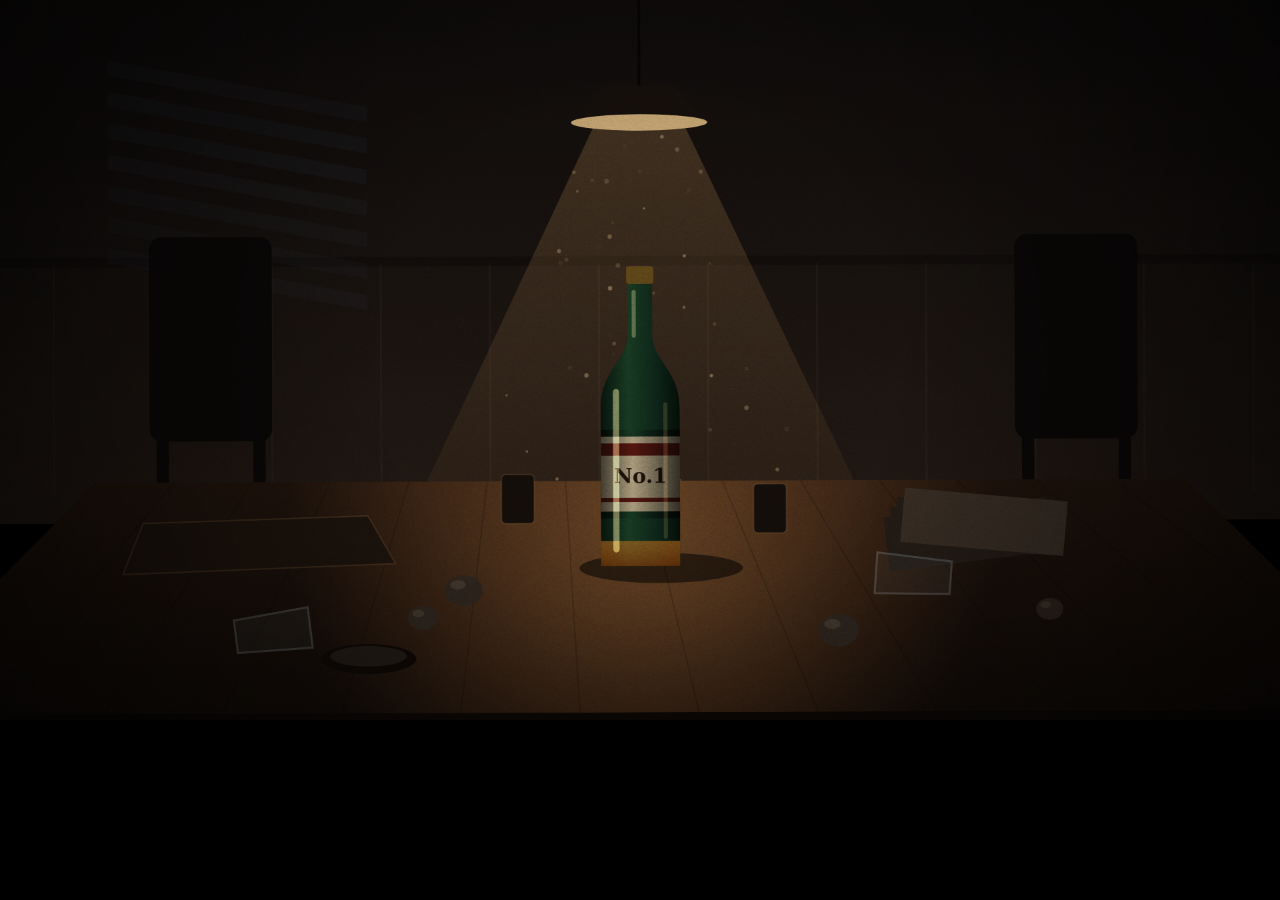
==== film/index.html @ 6878e036 "Add five-shot animated music video synced to sample.mp3 Deterministic Canvas animation (index.html)," ====
<!doctype html>
<html>
<head>
<meta charset="utf-8">
<title>Five-shot music video</title>
<style>
  html,body{margin:0;background:#000;overflow:hidden}
  canvas{display:block;width:100vw;height:auto}
</style>
</head>
<body>
<canvas id="c" width="1920" height="1080"></canvas>
<script>
// Every frame is a pure function of t (seconds). No rAF clock, no Date, seeded randomness only.
const W = 1920, H = 1080;
const cv = document.getElementById('c');
const ctx = cv.getContext('2d');

// ---------- cut list (from the audio's section boundaries) ----------
const CUTS = { s1: 0, s2: 4.11, s3: 6.9, s4a: 9.47, s4b: 11.12, s5: 12.78, end: 15.2 };
// Onsets measured from the track, used for beat shakes, taps and chomps.
const ONSETS = [0.51,1.09,1.25,1.39,2.41,2.67,2.81,3.04,3.23,4.2,4.67,5.02,5.46,5.85,6.15,6.34,6.55,6.73,
  7.17,7.52,7.92,8.06,8.68,8.82,9.45,10.01,10.31,10.66,10.82,11.01,11.17,11.31,11.45,11.59,12.0,12.54,12.79,
  13.33,13.54,14.14,14.49,14.7];

// ---------- helpers ----------
const clamp = (x, a = 0, b = 1) => Math.max(a, Math.min(b, x));
const lerp = (a, b, k) => a + (b - a) * k;
const prog = (t, a, b) => clamp((t - a) / (b - a));
const easeInOut = k => k < .5 ? 4 * k * k * k : 1 - Math.pow(-2 * k + 2, 3) / 2;
const easeOut = k => 1 - Math.pow(1 - k, 3);
const easeIn = k => k * k * k;
const backOut = k => { const c = 1.9; return 1 + (c + 1) * Math.pow(k - 1, 3) + c * Math.pow(k - 1, 2); };
function rng(seed) { return () => { seed |= 0; seed = seed + 0x6D2B79F5 | 0; let x = Math.imul(seed ^ seed >>> 15, 1 | seed);
  x = x + Math.imul(x ^ x >>> 7, 61 | x) ^ x; return ((x ^ x >>> 14) >>> 0) / 4294967296; }; }
const hash = (n) => { const r = rng(n * 7919 + 13); return r(); };
// sum of decaying kicks: how "hit" the frame is right now
function kick(t, list, decay = 10) { let v = 0; for (const o of list) if (t >= o) v += Math.exp(-(t - o) * decay); return v; }
function lastOnset(t, list) { let o = -1e9; for (const x of list) if (x <= t) o = x; return o; }
function onsetsIn(a, b) { return ONSETS.filter(o => o >= a && o < b); }

function rr(x, y, w, h, r) { ctx.beginPath(); ctx.roundRect(x, y, w, h, r); }
function ell(x, y, rx, ry, rot = 0) { ctx.beginPath(); ctx.ellipse(x, y, Math.abs(rx), Math.abs(ry), rot, 0, Math.PI * 2); }
function fillE(x, y, rx, ry, c, rot = 0) { ell(x, y, rx, ry, rot); ctx.fillStyle = c; ctx.fill(); }
function poly(pts) { ctx.beginPath(); ctx.moveTo(pts[0][0], pts[0][1]); for (let i = 1; i < pts.length; i++) ctx.lineTo(pts[i][0], pts[i][1]); ctx.closePath(); }
function lin(x0, y0, x1, y1, stops) { const g = ctx.createLinearGradient(x0, y0, x1, y1); stops.forEach(([o, c]) => g.addColorStop(o, c)); return g; }
function rad(x, y, r0, r1, stops, x1 = x, y1 = y) { const g = ctx.createRadialGradient(x, y, r0, x1, y1, r1); stops.forEach(([o, c]) => g.addColorStop(o, c)); return g; }
// camera: zoom s around world point (fx,fy) placed at screen (sx,sy)
function cam(s, fx, fy, sx = W / 2, sy = H / 2, rot = 0) { ctx.translate(sx, sy); ctx.rotate(rot); ctx.scale(s, s); ctx.translate(-fx, -fy); }

// ---------- grain (pre-baked, offset per frame index) ----------
const grain = document.createElement('canvas'); grain.width = 512; grain.height = 512;
{ const g = grain.getContext('2d'); const id = g.createImageData(512, 512); const r = rng(42);
  for (let i = 0; i < id.data.length; i += 4) { const v = r() * 255; id.data[i] = id.data[i + 1] = id.data[i + 2] = v; id.data[i + 3] = 255; }
  g.putImageData(id, 0, 0); }
function post(t, vign = .55, grainAmt = .07) {
  ctx.save(); ctx.setTransform(1, 0, 0, 1, 0, 0);
  ctx.fillStyle = rad(W / 2, H / 2, H * .35, H * 1.05, [[0, 'rgba(0,0,0,0)'], [1, `rgba(0,0,0,${vign})`]]);
  ctx.fillRect(0, 0, W, H);
  const f = Math.round(t * 60); const r = rng(f + 1);
  ctx.globalAlpha = grainAmt; ctx.globalCompositeOperation = 'overlay';
  const ox = -r() * 512, oy = -r() * 512;
  for (let x = ox; x < W; x += 512) for (let y = oy; y < H; y += 512) ctx.drawImage(grain, x, y);
  ctx.restore();
}
function flash(t, at, dur = .1, color = '255,255,255', peak = .85) {
  const k = prog(t, at, at + dur); if (t < at || k >= 1) return;
  ctx.save(); ctx.setTransform(1, 0, 0, 1, 0, 0); ctx.fillStyle = `rgba(${color},${peak * (1 - k)})`; ctx.fillRect(0, 0, W, H); ctx.restore();
}

// ====================================================================
// SHOT 1 — a single bottle alone on a cluttered table, dim room. Slow push-in.
// ====================================================================
function shot1(t) {
  const lt = t - CUTS.s1, D = CUTS.s2 - CUTS.s1;
  const k = easeInOut(prog(lt, 0, D));
  ctx.save();
  // push-in drifts slightly downward onto the bottle
  cam(lerp(1.0, 1.75, k), lerp(960, 960, k), lerp(560, 650, k), W / 2, H / 2, lerp(-0.004, 0.006, k));
  // wall
  ctx.fillStyle = lin(0, 0, 0, 760, [[0, '#120e0d'], [.6, '#1f1814'], [1, '#2a1f18']]); ctx.fillRect(-400, -300, 2720, 1100);
  // wainscot lines
  ctx.strokeStyle = 'rgba(255,220,180,0.04)'; ctx.lineWidth = 3;
  for (let x = -380; x < 2400; x += 160) { ctx.beginPath(); ctx.moveTo(x, 420); ctx.lineTo(x, 760); ctx.stroke(); }
  ctx.fillStyle = 'rgba(0,0,0,.25)'; ctx.fillRect(-400, 410, 2720, 14);
  // moonlit window blinds on the wall (cool counter-light)
  ctx.save(); ctx.globalCompositeOperation = 'lighter';
  for (let i = 0; i < 7; i++) {
    const y = 120 + i * 46;
    poly([[180, y], [560, y + 70], [560, y + 92], [180, y + 22]]);
    ctx.fillStyle = `rgba(90,130,200,${0.05 + 0.01 * Math.sin(i)})`; ctx.fill();
  }
  ctx.restore();
  // empty chair silhouettes in the dark
  ctx.fillStyle = '#0d0a09';
  for (const cx of [330, 1600]) { rr(cx - 90, 380, 180, 300, 18); ctx.fill(); ctx.fillRect(cx - 80, 640, 18, 200); ctx.fillRect(cx + 62, 640, 18, 200); }
  // hanging lamp
  ctx.strokeStyle = '#080605'; ctx.lineWidth = 4; ctx.beginPath(); ctx.moveTo(960, -300); ctx.lineTo(960, 168); ctx.stroke();
  const flick = 1 + 0.04 * Math.sin(lt * 23) * Math.sin(lt * 7.3) - 0.12 * Math.exp(-Math.abs(lt - 2.67) * 30);
  // light cone
  ctx.save(); ctx.globalCompositeOperation = 'lighter';
  poly([[900, 205], [1020, 205], [1330, 860], [590, 860]]);
  ctx.fillStyle = lin(0, 205, 0, 860, [[0, `rgba(255,190,110,${0.22 * flick})`], [1, 'rgba(255,170,90,0.02)']]); ctx.fill();
  ctx.restore();
  poly([[910, 160], [1010, 160], [1060, 215], [860, 215]]); ctx.fillStyle = '#1b1410'; ctx.fill();
  fillE(960, 214, 100, 12, `rgba(255,214,150,${0.95 * flick})`);
  // dust motes inside the cone
  ctx.save(); ctx.globalCompositeOperation = 'lighter';
  const rd = rng(7);
  for (let i = 0; i < 70; i++) {
    const bx = rd(), by = rd(), sp = .3 + rd(), ph = rd() * 6.28;
    const y = 230 + ((by * 620 + lt * 18 * sp) % 620);
    const half = lerp(60, 370, (y - 205) / 655);
    const x = 960 + (bx * 2 - 1) * half * .9 + Math.sin(lt * sp + ph) * 12;
    ctx.fillStyle = `rgba(255,220,170,${0.35 * (0.5 + 0.5 * Math.sin(lt * 2 * sp + ph))})`;
    ctx.beginPath(); ctx.arc(x, y, 1.6 + rd() * 1.8, 0, 6.28); ctx.fill();
  }
  ctx.restore();
  // table (perspective)
  poly([[160, 740], [1760, 740], [2100, 1080], [-180, 1080]]);
  ctx.fillStyle = lin(0, 740, 0, 1080, [[0, '#2a1a10'], [1, '#160e09']]); ctx.fill();
  ctx.save(); ctx.clip();
  ctx.fillStyle = rad(960, 800, 10, 520, [[0, `rgba(255,170,90,${.42 * flick})`], [1, 'rgba(255,150,80,0)']]); ctx.fillRect(-200, 700, 2400, 400);
  ctx.strokeStyle = 'rgba(0,0,0,.18)'; ctx.lineWidth = 2;
  for (let i = 0; i < 14; i++) { ctx.beginPath(); ctx.moveTo(160 + i * 115, 740); ctx.lineTo(-180 + i * 175, 1080); ctx.stroke(); }
  ctx.restore();
  ctx.fillStyle = '#0e0906'; poly([[-180, 1080], [2100, 1080], [2100, 1110], [-180, 1110]]); ctx.fill();
  // clutter — all of it empty, all of it dim
  const dim = '#1a120d', dim2 = '#24180f', rim = 'rgba(255,190,120,.18)';
  // pizza box
  poly([[230, 800], [560, 790], [600, 860], [200, 875]]); ctx.fillStyle = dim2; ctx.fill(); ctx.strokeStyle = rim; ctx.lineWidth = 2; ctx.stroke();
  // papers
  for (let i = 0; i < 4; i++) { ctx.save(); ctx.translate(1440 + i * 8, 820 - i * 6); ctx.rotate(-.12 + i * .07);
    ctx.fillStyle = i == 3 ? '#4a3c30' : '#2e241c'; ctx.fillRect(-120, -40, 240, 80); ctx.restore(); }
  // crumpled paper balls
  for (const [x, y, r] of [[700, 900, 28], [640, 940, 22], [1250, 960, 30], [1560, 930, 20]]) {
    fillE(x, y, r, r * .8, '#3a2f26'); fillE(x - r * .3, y - r * .3, r * .4, r * .25, 'rgba(255,220,180,.12)'); }
  // tipped empty glasses
  for (const [x, y, rot] of [[420, 960, 1.45], [1360, 880, -1.5]]) {
    ctx.save(); ctx.translate(x, y); ctx.rotate(rot);
    poly([[-30, -55], [30, -55], [24, 55], [-24, 55]]); ctx.fillStyle = 'rgba(160,190,200,.08)'; ctx.fill(); ctx.strokeStyle = 'rgba(220,235,240,.25)'; ctx.lineWidth = 3; ctx.stroke();
    ctx.restore(); }
  // empty cans
  for (const [x, y] of [[1150, 815], [780, 800]]) { rr(x - 24, y - 70, 48, 72, 6); ctx.fillStyle = dim; ctx.fill(); ctx.strokeStyle = rim; ctx.stroke(); }
  // ashtray
  fillE(560, 1000, 70, 22, '#120c08'); fillE(560, 996, 56, 15, '#2b211a');
  // bottle shadow
  ctx.save(); ctx.globalCompositeOperation = 'multiply'; fillE(990, 868, 120, 22, 'rgba(0,0,0,.55)'); ctx.restore();
  bottle(960, 865, 1, lt);
  ctx.restore();
  // fade up from black with the music
  const fade = 1 - easeOut(prog(t, 0.45, 1.35));
  if (fade > 0) { ctx.fillStyle = `rgba(0,0,0,${fade})`; ctx.fillRect(0, 0, W, H); }
}
function bottle(x, base, s, lt) {
  ctx.save(); ctx.translate(x, base); ctx.scale(s, s);
  const path = () => { ctx.beginPath(); ctx.moveTo(-58, 0); ctx.lineTo(-58, -230); ctx.bezierCurveTo(-58, -290, -18, -300, -18, -340);
    ctx.lineTo(-18, -420); ctx.lineTo(18, -420); ctx.lineTo(18, -340); ctx.bezierCurveTo(18, -300, 58, -290, 58, -230); ctx.lineTo(58, 0); ctx.closePath(); };
  path(); ctx.fillStyle = lin(-58, 0, 58, 0, [[0, '#0a1a10'], [.35, '#1f4a2c'], [.7, '#123020'], [1, '#06120a']]); ctx.fill();
  // last inch of liquid
  ctx.save(); path(); ctx.clip();
  ctx.fillStyle = lin(0, -40, 0, 0, [[0, 'rgba(255,150,40,.55)'], [1, 'rgba(160,70,10,.7)']]); ctx.fillRect(-60, -38 + Math.sin(lt * 1.3) * 1.5, 120, 40);
  // label
  ctx.fillStyle = '#d9c7a0'; ctx.fillRect(-58, -190, 116, 110);
  ctx.fillStyle = '#6b1d14'; ctx.fillRect(-58, -180, 116, 18); ctx.fillRect(-58, -100, 116, 6);
  ctx.fillStyle = '#2b1b10'; ctx.font = '700 30px "DejaVu Serif"'; ctx.textAlign = 'center'; ctx.fillText('No.1', 0, -122);
  ctx.globalCompositeOperation = 'multiply'; ctx.fillStyle = lin(-58, 0, 58, 0, [[0, 'rgba(0,0,0,.6)'], [.4, 'rgba(0,0,0,0)'], [1, 'rgba(0,0,0,.7)']]); ctx.fillRect(-60, -200, 120, 130);
  ctx.restore();
  // glass highlights from the lamp
  ctx.save(); ctx.globalCompositeOperation = 'lighter';
  ctx.fillStyle = 'rgba(255,220,160,.55)'; rr(-40, -260, 9, 240, 5); ctx.fill();
  ctx.fillStyle = 'rgba(255,220,160,.35)'; rr(-12, -405, 6, 70, 3); ctx.fill();
  ctx.fillStyle = 'rgba(255,200,130,.18)'; rr(34, -240, 6, 200, 3); ctx.fill();
  ctx.restore();
  ctx.fillStyle = '#7a5a20'; rr(-20, -440, 40, 26, 4); ctx.fill();
  ctx.restore();
}

// ====================================================================
// SHOT 2 — cartoon rappers crowding the frame, sound waves blast past a figure who doesn't react.
// Shake on each beat, quick cuts.
// ====================================================================
const RAPPERS = [
  { x: 330, y: 760, s: 1.25, skin: '#8a5a3c', top: '#e8432e', cap: '#1d1d1f', glasses: false, dir: 1, ph: 0 },
  { x: 650, y: 420, s: 0.95, skin: '#d9a77c', top: '#2f6fe0', cap: '#f2c23a', glasses: true, dir: 1, ph: 1.2 },
  { x: 1590, y: 760, s: 1.3, skin: '#5a3726', top: '#20b46a', cap: '#e8432e', glasses: true, dir: -1, ph: 2.1 },
  { x: 1300, y: 400, s: 0.92, skin: '#c58c63', top: '#f2c23a', cap: '#2f6fe0', glasses: false, dir: -1, ph: .6 },
  { x: 960, y: 250, s: 0.8, skin: '#9c6845', top: '#b14ad8', cap: '#20b46a', glasses: true, dir: 1, ph: 3.0 },
];
const FIG = { x: 960, y: 690 };
function shot2(t) {
  const lt = t - CUTS.s2;
  const beats = onsetsIn(CUTS.s2, CUTS.s3);
  // quick cuts: framings change on chosen beats
  const framings = [
    { at: 0.0, s: 1.0, fx: 960, fy: 540, r: 0 },
    { at: 0.56, s: 1.9, fx: 420, fy: 650, r: -.05 },     // left rapper, mouth wide
    { at: 1.35, s: 1.0, fx: 960, fy: 560, r: .03 },      // wide again, tilted
    { at: 1.74, s: 2.3, fx: 960, fy: 640, r: 0 },        // the unbothered face
    { at: 2.23, s: 1.7, fx: 1450, fy: 560, r: .06 },     // right-side pair
  ];
  let f = framings[0]; for (const fr of framings) if (lt >= fr.at) f = fr;
  const since = lt - f.at;
  const hit = kick(t, beats, 14);
  const ang = (lastOnset(t, beats) * 97.3) % 6.28;
  const sx = Math.cos(ang) * 22 * hit + Math.sin(lt * 61) * 4 * hit, sy = Math.sin(ang) * 18 * hit;
  ctx.save();
  ctx.translate(sx, sy);
  cam(f.s * (1 + 0.035 * since) * (1 + 0.02 * hit), f.fx, f.fy, W / 2, H / 2, f.r + 0.012 * hit * Math.sin(ang));
  // background: hot halftone stage
  ctx.fillStyle = rad(960, 600, 50, 1300, [[0, '#ffcf3d'], [.35, '#ff5a36'], [.75, '#7a1fa8'], [1, '#2a0b4a']]); ctx.fillRect(-1000, -800, 3920, 2700);
  // radiating comic rays, rotating slowly
  ctx.save(); ctx.translate(FIG.x, FIG.y - 120); ctx.rotate(lt * .25);
  for (let i = 0; i < 24; i++) { ctx.rotate(Math.PI * 2 / 24); poly([[0, 0], [2400, -110], [2400, 110]]); ctx.fillStyle = i % 2 ? 'rgba(255,255,255,.07)' : 'rgba(0,0,0,.05)'; ctx.fill(); }
  ctx.restore();
  // halftone dots
  ctx.fillStyle = 'rgba(40,0,60,.18)';
  for (let y = -200; y < 1300; y += 34) for (let x = -400; x < 2400; x += 34) {
    const d = Math.hypot(x - 960, y - 560) / 1100; const r = clamp(d, 0, 1) * 9;
    if (r > .6) { ctx.beginPath(); ctx.arc(x + (y / 34 % 2) * 17, y, r, 0, 6.28); ctx.fill(); }
  }
  // sound waves from each mouth, blasting toward and PAST the figure
  for (const R of RAPPERS) {
    const mx = R.x + R.dir * 70 * R.s, my = R.y - 150 * R.s;
    const tx = FIG.x + (FIG.x - mx) * 0.9, ty = FIG.y - 150 + (FIG.y - 150 - my) * 0.9; // aim beyond him
    const a = Math.atan2(ty - my, tx - mx);
    for (let j = 0; j < 6; j++) {
      const ph = ((lt * 2.4 + j / 6 + R.ph) % 1);
      const rr_ = 60 + ph * 1300;
      ctx.save(); ctx.translate(mx, my); ctx.rotate(a);
      ctx.beginPath(); ctx.arc(0, 0, rr_, -0.33, 0.33);
      ctx.strokeStyle = j % 2 ? `rgba(255,255,255,${0.75 * (1 - ph)})` : `rgba(30,10,60,${0.6 * (1 - ph)})`;
      ctx.lineWidth = (14 + 10 * hit) * (1 - ph * .6); ctx.lineCap = 'round'; ctx.stroke();
      ctx.restore();
    }
  }
  // back-row rappers first, front-row last
  for (const i of [4, 1, 3]) rapper(RAPPERS[i], lt, hit);
  figure(FIG.x, FIG.y, lt);
  for (const i of [0, 2]) rapper(RAPPERS[i], lt, hit);
  // speed lines blowing past the figure on hits
  ctx.save(); ctx.globalAlpha = clamp(hit) * .7; ctx.strokeStyle = '#fff'; ctx.lineWidth = 5; ctx.lineCap = 'round';
  const rs = rng(Math.round(lastOnset(t, beats) * 100));
  for (let i = 0; i < 14; i++) { const y = 380 + rs() * 420, side = rs() < .5 ? -1 : 1, x0 = 960 + side * (150 + rs() * 120);
    ctx.beginPath(); ctx.moveTo(x0, y); ctx.lineTo(x0 + side * (120 + rs() * 200), y + (rs() - .5) * 30); ctx.stroke(); }
  ctx.restore();
  ctx.restore();
}
function rapper(R, lt, hit) {
  const bob = Math.abs(Math.sin((lt + R.ph) * Math.PI / 0.604)) * 16 + hit * 10;
  const open = 0.65 + 0.35 * Math.abs(Math.sin((lt * 7.5 + R.ph * 3)));
  ctx.save(); ctx.translate(R.x, R.y - bob); ctx.scale(R.s * R.dir, R.s);
  // body / hoodie
  ctx.fillStyle = R.top; ctx.strokeStyle = '#140818'; ctx.lineWidth = 8; ctx.lineJoin = 'round';
  ctx.beginPath(); ctx.moveTo(-150, 360); ctx.bezierCurveTo(-150, 120, -90, 40, 0, 40); ctx.bezierCurveTo(90, 40, 150, 120, 150, 360); ctx.closePath(); ctx.fill(); ctx.stroke();
  // pointing arm toward the figure
  const swing = Math.sin((lt + R.ph) * 9) * .15;
  ctx.save(); ctx.translate(90, 110); ctx.rotate(-0.55 + swing);
  rr(-24, -24, 190, 54, 26); ctx.fill(); ctx.stroke();
  fillE(180, 2, 34, 30, R.skin); ctx.stroke();
  rr(196, -8, 48, 16, 8); ctx.fillStyle = R.skin; ctx.fill(); ctx.stroke();
  ctx.restore();
  // chain
  ctx.strokeStyle = '#ffd34a'; ctx.lineWidth = 10; ctx.beginPath(); ctx.arc(0, 40, 70, .35, Math.PI - .35); ctx.stroke();
  fillE(0, 118, 26, 26, '#ffd34a'); ctx.strokeStyle = '#140818'; ctx.lineWidth = 5; ctx.stroke();
  // head
  ctx.lineWidth = 8;
  fillE(0, -90, 115, 125, R.skin); ctx.stroke();
  // ear
  fillE(-110, -80, 22, 32, R.skin); ctx.stroke();
  // cap (turned around for some)
  ctx.fillStyle = R.cap; ctx.beginPath(); ctx.arc(0, -130, 118, Math.PI * 1.02, Math.PI * 1.98); ctx.closePath(); ctx.fill(); ctx.stroke();
  rr(40, -150, 120, 26, 13); ctx.fill(); ctx.stroke();
  // eyes
  if (R.glasses) { ctx.fillStyle = '#111'; rr(-10, -120, 70, 38, 12); ctx.fill(); rr(66, -120, 46, 38, 12); ctx.fill();
    ctx.fillStyle = 'rgba(255,255,255,.6)'; ctx.fillRect(2, -114, 18, 6); }
  else { fillE(30, -98, 16, 20, '#fff'); fillE(86, -98, 13, 18, '#fff'); fillE(36, -96, 7, 9, '#111'); fillE(90, -96, 6, 8, '#111');
    ctx.strokeStyle = '#140818'; ctx.lineWidth = 7; ctx.beginPath(); ctx.moveTo(10, -128); ctx.lineTo(50, -118); ctx.moveTo(70, -118); ctx.lineTo(104, -128); ctx.stroke(); }
  // HUGE open mouth
  const mh = 70 * open, mw = 62;
  ctx.save(); ell(62, -20, mw, mh); ctx.fillStyle = '#3a0612'; ctx.fill(); ctx.clip();
  ctx.fillStyle = '#fff'; ctx.fillRect(0, -20 - mh, 130, 20);
  fillE(62, -20 + mh * .8, 40, 26, '#e4566a');
  ctx.restore();
  ell(62, -20, mw, mh); ctx.strokeStyle = '#140818'; ctx.lineWidth = 8; ctx.stroke();
  ctx.restore();
}
function figure(x, y, lt) {
  // The one who doesn't react: small, still, hands in pockets. One slow blink.
  ctx.save(); ctx.translate(x, y);
  ctx.save(); ctx.globalCompositeOperation = 'multiply'; fillE(0, 250, 150, 26, 'rgba(60,0,60,.4)'); ctx.restore();
  ctx.strokeStyle = '#140818'; ctx.lineWidth = 7; ctx.lineJoin = 'round';
  // legs
  ctx.fillStyle = '#2b2d3a'; rr(-58, 120, 50, 130, 14); ctx.fill(); ctx.stroke(); rr(8, 120, 50, 130, 14); ctx.fill(); ctx.stroke();
  fillE(-36, 252, 40, 16, '#eee'); ctx.stroke(); fillE(36, 252, 40, 16, '#eee'); ctx.stroke();
  // hoodie
  ctx.fillStyle = '#8f93a0'; ctx.beginPath(); ctx.moveTo(-95, 150); ctx.bezierCurveTo(-100, 0, -70, -50, 0, -50); ctx.bezierCurveTo(70, -50, 100, 0, 95, 150); ctx.closePath(); ctx.fill(); ctx.stroke();
  rr(-60, 70, 120, 50, 16); ctx.fillStyle = '#7d818e'; ctx.fill(); ctx.stroke();  // pocket with hands in it
  // head with hood up
  fillE(0, -120, 92, 98, '#8f93a0'); ctx.stroke();
  fillE(0, -110, 64, 70, '#c99a74'); ctx.stroke();
  // flat, unbothered face — half-lidded eyes, straight mouth
  const blink = lt > 1.95 && lt < 2.25 ? Math.sin(prog(lt, 1.95, 2.25) * Math.PI) : 0;
  for (const ex of [-24, 24]) {
    fillE(ex, -118, 13, 11 * (1 - blink * .9), '#fff'); fillE(ex, -114, 6, 6 * (1 - blink), '#111');
    ctx.fillStyle = '#c99a74'; ctx.fillRect(ex - 15, -132, 30, 9 + blink * 10);
    ctx.strokeStyle = '#140818'; ctx.lineWidth = 5; ctx.beginPath(); ctx.moveTo(ex - 15, -124 + blink * 10); ctx.lineTo(ex + 15, -124 + blink * 10); ctx.stroke();
  }
  ctx.lineWidth = 6; ctx.beginPath(); ctx.moveTo(-18, -74); ctx.lineTo(18, -74); ctx.stroke();
  // earbud wire — the reason he can't hear any of it
  ctx.strokeStyle = '#fff'; ctx.lineWidth = 4; ctx.beginPath(); ctx.moveTo(-58, -100); ctx.bezierCurveTo(-70, -40, -30, -10, -20, 70); ctx.stroke();
  fillE(-58, -102, 9, 9, '#fff');
  ctx.restore();
}

// ====================================================================
// SHOT 3 — label office: gold records, contract, a hand running up numbers. Snap zoom to the numbers.
// ====================================================================
const SNAP = 8.36;  // a kick, ~1.5s into the shot
const CALC = { x: 1340, y: 590, w: 380, h: 470 };
const DISP = { x: CALC.x + 30, y: CALC.y + 34, w: CALC.w - 60, h: 110 };
function shot3(t) {
  const lt = t - CUTS.s3;
  const taps = onsetsIn(CUTS.s3, CUTS.s4a);
  // number climbs with every tap, then runs away after the snap
  const nTaps = taps.filter(o => o <= t).length;
  let value = [1200, 8400, 64000, 250000, 1900000, 4750000][Math.min(nTaps, 5)];
  if (t > SNAP) value = lerp(4750000, 99999999, easeIn(prog(t, SNAP, CUTS.s4a - 0.15)));
  // camera
  const sk = prog(t, SNAP - 0.04, SNAP + 0.14);
  const snapK = backOut(sk);
  const dCx = DISP.x + DISP.w / 2, dCy = DISP.y + DISP.h / 2;
  const s = lerp(1.0 + lt * 0.03, 5.0, snapK) * (1 + 0.012 * (t - SNAP) * (t > SNAP));
  const fx = lerp(1060, dCx, snapK), fy = lerp(590, dCy, snapK);
  ctx.save();
  cam(s, fx, fy, W / 2, H / 2, lerp(-0.02, 0, snapK));
  // wall
  ctx.fillStyle = lin(0, 0, 0, 640, [[0, '#0f2a28'], [1, '#183c38']]); ctx.fillRect(-200, -200, 2320, 900);
  ctx.fillStyle = 'rgba(0,0,0,.18)'; for (let x = -200; x < 2200; x += 90) ctx.fillRect(x, -200, 4, 900);
  // gold records with picture lights
  const recs = [[260, 230], [620, 200], [980, 230], [1340, 200], [1700, 230]];
  recs.forEach(([x, y], i) => goldRecord(x, y, lt, i));
  // desk
  ctx.fillStyle = lin(0, 540, 0, 1080, [[0, '#5a2f17'], [1, '#2a140a']]); ctx.fillRect(-200, 540, 2320, 700);
  ctx.fillStyle = 'rgba(255,200,150,.12)'; ctx.fillRect(-200, 540, 2320, 8);
  // contract
  ctx.save(); ctx.translate(560, 840); ctx.rotate(-0.06);
  ctx.fillStyle = 'rgba(0,0,0,.35)'; ctx.fillRect(-300, -190, 620, 420);
  ctx.fillStyle = '#f3ecdc'; ctx.fillRect(-310, -210, 620, 420);
  ctx.fillStyle = '#222'; ctx.font = '700 34px "DejaVu Serif"'; ctx.textAlign = 'center'; ctx.fillText('RECORDING AGREEMENT', 0, -150);
  ctx.fillStyle = 'rgba(30,30,30,.55)';
  for (let i = 0; i < 9; i++) ctx.fillRect(-260, -110 + i * 26, 520 - (i % 3) * 40, 8);
  ctx.fillStyle = '#222'; ctx.fillRect(40, 150, 220, 3);
  ctx.strokeStyle = '#13235e'; ctx.lineWidth = 4; ctx.beginPath(); // signature
  for (let i = 0; i <= 40; i++) { const x = 50 + i * 5, y = 140 - Math.sin(i * .7) * 14 - Math.sin(i * .23) * 8; i ? ctx.lineTo(x, y) : ctx.moveTo(x, y); } ctx.stroke();
  ctx.restore();
  // pen
  ctx.save(); ctx.translate(980, 940); ctx.rotate(-.5); rr(-150, -9, 300, 18, 9); ctx.fillStyle = '#111'; ctx.fill(); ctx.fillStyle = '#d4af37'; ctx.fillRect(110, -9, 40, 18); ctx.restore();
  // stacks of cash
  for (let i = 0; i < 3; i++) { rr(100 + i * 20, 600 - i * 26, 230, 40, 6); ctx.fillStyle = i % 2 ? '#3f7a45' : '#4f9156'; ctx.fill(); ctx.fillStyle = '#e9e2c8'; ctx.fillRect(195 + i * 20, 600 - i * 26, 40, 40); }
  calculator(t, taps, value);
  ctx.restore();
  // snap zoom streaks
  const streak = Math.sin(prog(t, SNAP - 0.04, SNAP + 0.2) * Math.PI);
  if (streak > 0.01) {
    ctx.save(); ctx.globalAlpha = streak * .8; ctx.strokeStyle = '#fff'; const rs = rng(11);
    for (let i = 0; i < 60; i++) { const a = rs() * 6.28, r0 = 250 + rs() * 300; ctx.lineWidth = 2 + rs() * 5;
      ctx.beginPath(); ctx.moveTo(W / 2 + Math.cos(a) * r0, H / 2 + Math.sin(a) * r0); ctx.lineTo(W / 2 + Math.cos(a) * (r0 + 500), H / 2 + Math.sin(a) * (r0 + 500)); ctx.stroke(); }
    ctx.restore();
  }
  flash(t, SNAP + 0.02, 0.12, '255,240,190', .5);
}
function goldRecord(x, y, lt, i) {
  ctx.save(); ctx.globalCompositeOperation = 'lighter';
  poly([[x - 40, y - 190], [x + 40, y - 190], [x + 190, y + 170], [x - 190, y + 170]]);
  ctx.fillStyle = lin(0, y - 190, 0, y + 170, [[0, 'rgba(255,220,150,.16)'], [1, 'rgba(255,220,150,0)']]); ctx.fill();
  ctx.restore();
  ctx.fillStyle = '#0b0b0b'; ctx.fillRect(x - 130, y - 140, 260, 300);
  ctx.fillStyle = '#1b1b1b'; ctx.fillRect(x - 116, y - 126, 232, 272);
  ctx.fillStyle = rad(x - 30, y - 40, 5, 110, [[0, '#fff3c4'], [.3, '#f0c64a'], [1, '#8a6414']]);
  ctx.beginPath(); ctx.arc(x, y - 10, 95, 0, 6.28); ctx.fill();
  ctx.strokeStyle = 'rgba(90,60,10,.35)'; ctx.lineWidth = 1.5;
  for (let r = 40; r < 94; r += 6) { ctx.beginPath(); ctx.arc(x, y - 10, r, 0, 6.28); ctx.stroke(); }
  // moving sheen
  const a = lt * .8 + i;
  ctx.save(); ctx.globalCompositeOperation = 'lighter'; ctx.strokeStyle = 'rgba(255,255,220,.35)'; ctx.lineWidth = 30;
  ctx.beginPath(); ctx.arc(x, y - 10, 70, a, a + .5); ctx.stroke(); ctx.restore();
  fillE(x, y - 10, 30, 30, '#c0392b'); fillE(x, y - 10, 4, 4, '#111');
  ctx.fillStyle = '#d4af37'; ctx.fillRect(x - 70, y + 110, 140, 22);
}
const SEG = { 0: 'abcdef', 1: 'bc', 2: 'abged', 3: 'abgcd', 4: 'fgbc', 5: 'afgcd', 6: 'afgedc', 7: 'abc', 8: 'abcdefg', 9: 'abcdfg' };
function seg7(ch, x, y, w, h, on, off) {
  const t = w * .18, segs = {
    a: [x + t, y, w - 2 * t, t], d: [x + t, y + h - t, w - 2 * t, t], g: [x + t, y + h / 2 - t / 2, w - 2 * t, t],
    f: [x, y + t * .6, t, h / 2 - t], b: [x + w - t, y + t * .6, t, h / 2 - t], e: [x, y + h / 2 + t * .4, t, h / 2 - t], c: [x + w - t, y + h / 2 + t * .4, t, h / 2 - t] };
  for (const k in segs) { const [sx, sy, sw, sh] = segs[k]; rr(sx, sy, sw, sh, t / 2); ctx.fillStyle = (SEG[ch] || '').includes(k) ? on : off; ctx.fill(); }
}
function calculator(t, taps, value) {
  const { x, y, w, h } = CALC;
  ctx.fillStyle = 'rgba(0,0,0,.45)'; rr(x + 14, y + 20, w, h, 30); ctx.fill();
  ctx.fillStyle = lin(x, y, x, y + h, [[0, '#3a3d44'], [1, '#22242a']]); rr(x, y, w, h, 30); ctx.fill();
  // display
  ctx.fillStyle = '#9fb48a'; rr(DISP.x, DISP.y, DISP.w, DISP.h, 10); ctx.fill();
  ctx.fillStyle = 'rgba(0,0,0,.12)'; ctx.fillRect(DISP.x, DISP.y, DISP.w, 10);
  const str = Math.floor(value).toString().padStart(8, ' ').slice(-8);
  const dw = 30, gap = 7, startX = DISP.x + DISP.w - 18 - 8 * (dw + gap) + gap;
  for (let i = 0; i < 8; i++) seg7(str[i], startX + i * (dw + gap), DISP.y + 22, dw, DISP.h - 44, '#1d2618', 'rgba(29,38,24,.08)');
  ctx.fillStyle = '#1d2618'; ctx.font = '700 22px Inter'; ctx.fillText('$', DISP.x + 14, DISP.y + 34);
  // keys
  const rows = 5, cols = 4, kw = 70, kh = 48, gx = (w - 60 - cols * kw) / (cols - 1);
  const last = lastOnset(t, taps); const pressed = t - last < 0.09 ? Math.floor(hash(Math.round(last * 100)) * rows * cols) : -1;
  for (let r = 0; r < rows; r++) for (let c = 0; c < cols; c++) {
    const i = r * cols + c, kx = x + 30 + c * (kw + gx), ky = y + 170 + r * (kh + 10), down = i === pressed ? 5 : 0;
    ctx.fillStyle = '#101114'; rr(kx, ky + 6, kw, kh, 12); ctx.fill();
    ctx.fillStyle = c === 3 ? '#e07b2a' : '#4b4f58'; rr(kx, ky + down, kw, kh, 12); ctx.fill();
  }
  // the hand: index finger hops to a key on every onset
  const tgt = pressed >= 0 ? pressed : Math.floor(hash(Math.round(last * 100)) * rows * cols);
  const tr = Math.floor(tgt / cols), tc = tgt % cols;
  const hx = x + 30 + tc * (kw + gx) + kw / 2, hy = y + 170 + tr * (kh + 10) + kh / 2;
  const lift = t - last < 0.09 ? 0 : clamp((t - last - 0.09) / 0.12) * 26;
  hand(hx, hy - lift, 1.2);
}
function hand(x, y, s) {
  ctx.save(); ctx.translate(x, y); ctx.scale(s, s); ctx.rotate(-0.35);
  ctx.strokeStyle = '#2a140a'; ctx.lineWidth = 5; ctx.fillStyle = '#d7a07a';
  rr(-14, -6, 28, 120, 14); ctx.fill(); ctx.stroke();                // index finger
  rr(-20, 70, 110, 120, 40); ctx.fill(); ctx.stroke();               // palm/curled fingers
  rr(76, 90, 40, 70, 20); ctx.fill(); ctx.stroke();                  // thumb
  ctx.fillStyle = '#1e1e1e'; rr(-10, 180, 110, 220, 10); ctx.fill(); // sleeve
  ctx.fillStyle = '#d4af37'; ctx.fillRect(-10, 182, 110, 16);        // gold watch band
  ctx.fillStyle = 'rgba(255,255,255,.5)'; rr(-8, 2, 10, 20, 5); ctx.fill();
  ctx.restore();
}

// ====================================================================
// SHOT 4a — a giant swallowing microphones like snacks.
// ====================================================================
const CHOMPS = [9.95, 10.66];   // half-line: two mics, landing on onsets 10.01 / 10.66
function shot4a(t) {
  const lt = t - CUTS.s4a;
  ctx.save();
  const hit = kick(t, CHOMPS.map(c => c + .04), 12);
  cam(0.96 + lt * .06 + hit * .02, 960, 470 - lt * 20, W / 2, H / 2 + hit * 10);
  // red club haze, low angle
  ctx.fillStyle = lin(0, 0, 0, 1080, [[0, '#14030a'], [.6, '#5a0d1c'], [1, '#c2361f']]); ctx.fillRect(-300, -300, 2520, 1700);
  ctx.save(); ctx.globalCompositeOperation = 'lighter';
  for (let i = 0; i < 5; i++) { const a = -1.9 + i * .22 + Math.sin(lt * 1.5 + i) * .05;
    ctx.save(); ctx.translate(960, 1250); ctx.rotate(a); poly([[0, 0], [1800, -60], [1800, 60]]);
    ctx.fillStyle = 'rgba(255,90,60,.08)'; ctx.fill(); ctx.restore(); }
  ctx.restore();
  // tiny rivals at the bottom of frame, looking up
  for (let i = 0; i < 6; i++) { const x = 200 + i * 300 + (i > 2 ? 150 : 0), y = 1040;
    ctx.fillStyle = '#12050a'; fillE(x, y - 70, 26, 28, '#12050a'); rr(x - 30, y - 44, 60, 80, 20); ctx.fill(); }
  // the giant (fills frame)
  const G = { x: 960, y: 980 };
  ctx.fillStyle = '#1b0a12'; ctx.strokeStyle = '#000'; ctx.lineWidth = 10;
  ctx.beginPath(); ctx.moveTo(G.x - 760, 1200); ctx.bezierCurveTo(G.x - 700, 520, G.x - 380, 420, G.x, 420); ctx.bezierCurveTo(G.x + 380, 420, G.x + 700, 520, G.x + 760, 1200); ctx.closePath(); ctx.fill();
  // rim light
  ctx.save(); ctx.clip(); ctx.globalCompositeOperation = 'lighter';
  ctx.fillStyle = rad(G.x + 700, 500, 50, 600, [[0, 'rgba(255,120,60,.35)'], [1, 'rgba(0,0,0,0)']]); ctx.fillRect(0, 0, 2000, 1300); ctx.restore();
  // chains
  ctx.strokeStyle = '#ffcf3d'; ctx.lineWidth = 22; ctx.beginPath(); ctx.arc(G.x, 420, 300, .5, Math.PI - .5); ctx.stroke();
  // head
  const hx = G.x, hy = 210;
  fillE(hx, hy, 300, 290, '#6b3a26'); ctx.strokeStyle = '#000'; ctx.lineWidth = 10; ctx.stroke();
  ctx.save(); ell(hx, hy, 300, 290); ctx.clip(); ctx.globalCompositeOperation = 'lighter';
  fillE(hx + 260, hy - 60, 160, 260, 'rgba(255,120,60,.25)'); ctx.restore();
  // crown
  ctx.fillStyle = '#ffcf3d'; poly([[hx - 170, hy - 230], [hx - 120, hy - 360], [hx - 50, hy - 260], [hx, hy - 390], [hx + 50, hy - 260], [hx + 120, hy - 360], [hx + 170, hy - 230]]); ctx.fill(); ctx.stroke();
  // eyes looking down at the snack
  for (const ex of [-110, 110]) { fillE(hx + ex, hy - 50, 50, 40, '#fff'); ctx.stroke(); fillE(hx + ex + 10, hy - 30, 20, 20, '#111'); }
  // mouth: opens wide before each chomp, snaps shut on it
  let open = 0.15;
  for (const c of CHOMPS) { if (t > c - 0.5 && t < c) open = Math.max(open, easeOut(prog(t, c - 0.5, c - 0.12)) * (1 - prog(t, c - 0.06, c)));
    if (t >= c && t < c + 0.25) open = Math.max(open, 0.15 * Math.sin(prog(t, c, c + 0.25) * Math.PI * 3) ** 2 * .6); }
  const mh = 30 + open * 170;
  ell(hx, hy + 140, 170, mh / 2 + 8); ctx.fillStyle = '#2a0508'; ctx.fill(); ctx.stroke();
  ctx.fillStyle = '#fff'; ctx.save(); ell(hx, hy + 140, 170, mh / 2 + 8); ctx.clip();
  ctx.fillRect(hx - 170, hy + 140 - mh / 2 - 8, 340, 26); ctx.fillRect(hx - 170, hy + 140 + mh / 2 - 18, 340, 26);
  ctx.restore();
  // hand holding a bundle of mics like a bag of chips
  const hand_ = { x: hx + 520, y: 760 };
  ctx.save(); ctx.translate(hand_.x, hand_.y); ctx.rotate(-.2);
  for (let i = 0; i < 5; i++) mic(-60 + i * 30, -60 - (i % 2) * 20, 1, -.3 + i * .15);
  fillE(0, 30, 120, 90, '#6b3a26'); ctx.strokeStyle = '#000'; ctx.lineWidth = 10; ctx.stroke();
  ctx.restore();
  // a mic flies from the hand into the mouth for each chomp
  for (const c of CHOMPS) {
    const k = prog(t, c - 0.55, c);
    if (k > 0 && k < 1) { const e = easeInOut(k);
      const x = lerp(hand_.x - 40, hx, e), y = lerp(hand_.y - 100, hy + 120, e) - Math.sin(e * Math.PI) * 50;
      mic(x, y, lerp(1.1, .8, e), e * 9); }
    // crumbs / sparks out of the mouth
    const ck = prog(t, c, c + 0.45);
    if (ck > 0 && ck < 1) { const r = rng(Math.round(c * 100));
      for (let i = 0; i < 22; i++) { const a = -Math.PI * r(), sp = 300 + r() * 500;
        const px = hx + Math.cos(a) * sp * ck * (r() < .5 ? -1 : 1), py = hy + 150 + Math.sin(a) * sp * ck * .6 + 900 * ck * ck;
        ctx.fillStyle = r() < .5 ? '#c9c9c9' : '#ffcf3d'; ctx.globalAlpha = 1 - ck; ctx.fillRect(px, py, 14, 14); }
      ctx.globalAlpha = 1; }
  }
  ctx.restore();
  flash(t, CHOMPS[0], .08, '255,200,120', .35); flash(t, CHOMPS[1], .08, '255,200,120', .35);
}
function mic(x, y, s, rot) {
  ctx.save(); ctx.translate(x, y); ctx.rotate(rot); ctx.scale(s, s);
  ctx.strokeStyle = '#000'; ctx.lineWidth = 5;
  poly([[-14, 10], [14, 10], [9, 120], [-9, 120]]); ctx.fillStyle = '#222'; ctx.fill(); ctx.stroke();
  fillE(0, -20, 34, 38, '#b8bcc4'); ctx.stroke();
  ctx.strokeStyle = 'rgba(0,0,0,.35)'; ctx.lineWidth = 2;
  for (let i = -24; i <= 24; i += 8) { ctx.beginPath(); ctx.moveTo(-30, -20 + i); ctx.lineTo(30, -20 + i); ctx.stroke(); }
  ctx.restore();
}

// ====================================================================
// SHOT 4b — rivals slumped under a bar table among empty glasses.
// ====================================================================
function shot4b(t) {
  const lt = t - CUTS.s4b;
  ctx.save();
  cam(1.08 + lt * .05, 960 - 40 + lt * 50, 600, W / 2, H / 2, 0.01);
  // floor-level view; under the table is dark, the bar beyond glows green
  ctx.fillStyle = lin(0, 0, 0, 1080, [[0, '#04100c'], [.55, '#0d2e22'], [1, '#07130e']]); ctx.fillRect(-300, -300, 2520, 1700);
  ctx.save(); ctx.globalCompositeOperation = 'lighter';
  ctx.fillStyle = rad(1500, 420, 20, 700, [[0, 'rgba(60,255,160,.25)'], [1, 'rgba(0,0,0,0)']]); ctx.fillRect(-300, -300, 2520, 1700);
  ctx.font = '900 120px Inter'; ctx.fillStyle = `rgba(80,255,170,${.35 + .1 * Math.sin(lt * 30) * (lt % .9 < .1)})`; ctx.fillText('BAR', 1380, 470);
  ctx.restore();
  // floor
  poly([[-300, 760], [2220, 760], [2220, 1400], [-300, 1400]]); ctx.fillStyle = lin(0, 760, 0, 1080, [[0, '#0b1612'], [1, '#050806']]); ctx.fill();
  // table underside + legs
  ctx.fillStyle = '#0a0705'; poly([[-200, -100], [2100, -100], [2100, 150], [-200, 210]]); ctx.fill();
  ctx.fillStyle = 'rgba(80,255,170,.12)'; ctx.fillRect(-200, 150, 2300, 6);
  for (const lx of [180, 1720]) { ctx.fillStyle = '#100b08'; ctx.fillRect(lx - 30, 150, 60, 700); }
  // glasses tipped on the floor and stacked
  const rg = rng(5);
  for (let i = 0; i < 18; i++) { const x = rg() * 1900, y = 860 + rg() * 180, rot = (rg() - .5) * 3.2, sc = .6 + rg() * .6;
    ctx.save(); ctx.translate(x, y); ctx.rotate(rot); ctx.scale(sc, sc);
    poly([[-26, -48], [26, -48], [20, 48], [-20, 48]]); ctx.fillStyle = 'rgba(120,255,190,.06)'; ctx.fill(); ctx.strokeStyle = 'rgba(170,255,210,.35)'; ctx.lineWidth = 3; ctx.stroke();
    ctx.restore(); }
  // three slumped rivals
  slumped(520, 820, 1.0, '#c0392b', lt, 0);
  slumped(980, 860, 1.12, '#2f6fe0', lt, 1);
  slumped(1430, 830, 0.95, '#f2c23a', lt, 2);
  // a dropped mic, still rolling
  mic(1180, 1000, .9, 1.4 + lt * .6);
  ctx.restore();
}
function slumped(x, y, s, col, lt, i) {
  ctx.save(); ctx.translate(x, y); ctx.scale(s, s);
  const breathe = Math.sin(lt * 2 + i) * 4;
  ctx.strokeStyle = '#000'; ctx.lineWidth = 7; ctx.lineJoin = 'round';
  // legs splayed forward
  ctx.fillStyle = '#1b2230'; rr(-120, 60, 150, 50, 24); ctx.fill(); ctx.stroke(); rr(10, 80, 170, 50, 24); ctx.fill(); ctx.stroke();
  // torso leaning
  ctx.save(); ctx.rotate(-.25 + i * .2);
  ctx.fillStyle = col; rr(-80, -150 + breathe, 160, 220, 50); ctx.fill(); ctx.stroke();
  // head lolled
  ctx.save(); ctx.translate(0, -190 + breathe); ctx.rotate(.5 - i * .35);
  fillE(0, 0, 70, 74, ['#8a5a3c', '#d9a77c', '#5a3726'][i]); ctx.stroke();
  // X eyes
  ctx.lineWidth = 6; for (const ex of [-24, 24]) { ctx.beginPath(); ctx.moveTo(ex - 10, -14); ctx.lineTo(ex + 10, 6); ctx.moveTo(ex + 10, -14); ctx.lineTo(ex - 10, 6); ctx.stroke(); }
  ctx.beginPath(); ctx.arc(0, 32, 18, Math.PI * 1.1, Math.PI * 1.9); ctx.stroke();
  // little z's / swirl
  ctx.fillStyle = 'rgba(170,255,210,.8)'; ctx.font = '700 34px Inter';
  ctx.fillText('z', 60 + Math.sin(lt * 3 + i) * 6, -60 - ((lt * 40 + i * 20) % 50));
  ctx.restore(); ctx.restore();
  // an arm still holding an empty glass
  ctx.fillStyle = col; rr(60, -40, 120, 40, 20); ctx.fill(); ctx.stroke();
  ctx.save(); ctx.translate(200, -10); ctx.rotate(1.9);
  poly([[-20, -36], [20, -36], [15, 36], [-15, 36]]); ctx.fillStyle = 'rgba(120,255,190,.08)'; ctx.fill(); ctx.strokeStyle = 'rgba(170,255,210,.5)'; ctx.lineWidth = 3; ctx.stroke();
  ctx.restore();
  ctx.restore();
}

// ====================================================================
// SHOT 5 — a bartender slides a long receipt across the counter, a hand waves it off.
// Receipt unrolls toward the camera.
// ====================================================================
const ITEMS = [['BOTTLE, No.1', '420.00'], ['GLASSES (BROKEN) x12', '180.00'], ['MICROPHONES (EATEN) x2', '1,900.00'],
  ['TABLE (UNDER, 3 GUESTS)', '75.00'], ['SOUNDPROOFING', '640.00'], ['CALCULATOR BATTERIES', '9.99'],
  ['GOLD RECORD POLISH', '55.00'], ['NOISE COMPLAINT', '300.00'], ['ANOTHER ROUND', '88.00'], ['ANOTHER ROUND', '88.00'],
  ['ANOTHER ROUND', '88.00'], ['TAB INTEREST', '1,212.00'], ['TOTAL', '$5,055.99']];
function shot5(t) {
  const lt = t - CUTS.s5, D = CUTS.end - CUTS.s5;
  ctx.save();
  const HZ = 520;  // horizon of the counter
  // back bar
  ctx.fillStyle = lin(0, 0, 0, HZ, [[0, '#120a06'], [1, '#2a170c']]); ctx.fillRect(0, 0, W, HZ + 2);
  // shelves of bottles, softly lit
  for (let r = 0; r < 2; r++) { ctx.fillStyle = '#3a2210'; ctx.fillRect(0, 150 + r * 170, W, 10);
    for (let i = 0; i < 26; i++) { const x = 30 + i * 74, hgt = 90 + hash(i + r * 40) * 50, c = ['#3d7a4a', '#7a3d2b', '#b88a2e', '#4a5f8a'][(i + r) % 4];
      ctx.fillStyle = c; ctx.globalAlpha = .55; rr(x, 150 + r * 170 - hgt, 34, hgt, 8); ctx.fill(); ctx.globalAlpha = 1; } }
  ctx.save(); ctx.globalCompositeOperation = 'lighter';
  ctx.fillStyle = rad(960, 300, 20, 900, [[0, 'rgba(255,170,80,.22)'], [1, 'rgba(0,0,0,0)']]); ctx.fillRect(0, 0, W, H); ctx.restore();
  // bartender (torso, behind counter)
  const slideK = easeOut(prog(lt, 0.0, 0.7));
  const bx = 960 - 60 * slideK;
  ctx.save(); ctx.translate(bx, HZ);
  ctx.strokeStyle = '#000'; ctx.lineWidth = 7;
  ctx.fillStyle = '#f0ece4'; rr(-150, -330, 300, 340, 40); ctx.fill(); ctx.stroke();
  ctx.fillStyle = '#1c1c22'; poly([[-150, -300], [-40, -300], [-10, 10], [-150, 10]]); ctx.fill(); poly([[150, -300], [40, -300], [10, 10], [150, 10]]); ctx.fill();
  ctx.fillStyle = '#8a1a1a'; poly([[-40, -320], [0, -300], [40, -320], [40, -280], [0, -300], [-40, -280]]); ctx.fill();
  fillE(0, -400, 80, 86, '#c58c63'); ctx.stroke();
  ctx.fillStyle = '#1c1c22'; ctx.beginPath(); ctx.arc(0, -430, 84, Math.PI, 0); ctx.fill();
  ctx.lineWidth = 5; ctx.beginPath(); ctx.moveTo(-40, -380); ctx.lineTo(-10, -385); ctx.moveTo(10, -385); ctx.lineTo(40, -380); ctx.stroke();  // flat, knowing eyes
  ctx.beginPath(); ctx.moveTo(-50, -350); ctx.quadraticCurveTo(0, -330, 50, -355); ctx.stroke();                                         // moustache-ish smirk
  // arm sliding the receipt
  ctx.fillStyle = '#f0ece4'; ctx.lineWidth = 7;
  ctx.save(); ctx.rotate(.15); rr(60, -150, 80, 180 + 60 * slideK, 30); ctx.fill(); ctx.stroke(); ctx.restore();
  ctx.restore();
  // counter top (perspective)
  poly([[-200, HZ], [W + 200, HZ], [W + 900, H], [-900, H]]);
  ctx.fillStyle = lin(0, HZ, 0, H, [[0, '#4a2510'], [1, '#22100a']]); ctx.fill();
  ctx.save(); ctx.globalCompositeOperation = 'lighter'; ctx.fillStyle = rad(960, HZ + 80, 10, 700, [[0, 'rgba(255,180,100,.25)'], [1, 'rgba(0,0,0,0)']]); ctx.fill(); ctx.restore();
  ctx.fillStyle = 'rgba(255,200,140,.25)'; ctx.fillRect(-200, HZ, W + 400, 4);
  // ---- the receipt: unrolls from the bartender's hand toward camera, TOTAL leading ----
  // p = position along the strip (0 = roll at the bartender, 1 = just past the bottom of frame)
  const unroll = lerp(0.06, 1, easeInOut(prog(lt, 0.3, 2.1)));
  const cx = W / 2 - 40 * slideK;
  const yOf = p => HZ + 34 + 640 * Math.pow(p, 1.5);
  const hwOf = p => 64 + (yOf(p) - HZ - 34) * 0.72;
  const PW = 360;
  // paper
  ctx.beginPath(); const NP = 40;
  for (let i = 0; i <= NP; i++) { const p = unroll * i / NP; i ? ctx.lineTo(cx - hwOf(p), yOf(p)) : ctx.moveTo(cx - hwOf(p), yOf(p)); }
  for (let i = NP; i >= 0; i--) { const p = unroll * i / NP; ctx.lineTo(cx + hwOf(p), yOf(p)); }
  ctx.closePath(); ctx.fillStyle = lin(0, HZ, 0, yOf(unroll), [[0, '#d8cfbd'], [1, '#f6f1e6']]); ctx.fill();
  ctx.save(); ctx.globalCompositeOperation = 'multiply'; ctx.fillStyle = 'rgba(0,0,0,.12)';
  ctx.fillRect(cx - hwOf(unroll) - 10, yOf(unroll) - 4, 2 * hwOf(unroll) + 20, 12); ctx.restore();
  // printed rows ride with the paper: TOTAL at the leading edge, header trailing near the roll
  const rows = [...ITEMS].reverse().concat([['* YOUR TAB *', '']]);
  rows.forEach(([name, price], i) => {
    const p = unroll - 0.035 - i * 0.068;
    if (p <= 0.004) return;
    const y = yOf(p), hw = hwOf(p), sc = hw / (PW / 2);
    ctx.save(); ctx.setTransform(sc, 0, 0, sc * 0.62, cx - hw, y);
    const total = name === 'TOTAL', head = !price;
    ctx.fillStyle = total ? '#8a1010' : '#2a2622';
    ctx.font = `${total || head ? 900 : 700} ${total ? 36 : 21}px "Courier 10 Pitch", "DejaVu Sans Mono", monospace`;
    if (head) { ctx.textAlign = 'center'; ctx.fillText(name, PW / 2, 0); }
    else { ctx.textAlign = 'left'; ctx.fillText(name, 16, 0); ctx.textAlign = 'right'; ctx.fillText(price, PW - 16, 0); }
    if (total) { ctx.fillRect(16, -46, PW - 32, 4); }
    ctx.restore();
  });
  // the roll still in the bartender's hand
  rr(cx - 80, HZ + 10, 160, 34, 17); ctx.fillStyle = '#e9e2d2'; ctx.fill(); ctx.strokeStyle = 'rgba(0,0,0,.35)'; ctx.lineWidth = 3; ctx.stroke();
  // the wave-off hand, foreground right
  const hk = easeOut(prog(lt, 1.35, 1.75));
  if (hk > 0) {
    const wave = Math.sin((lt - 1.35) * 14) * .32 * clamp((lt - 1.45) / .15);
    ctx.save(); ctx.translate(lerp(W + 300, W - 360, hk), lerp(H + 400, H - 60, hk)); ctx.rotate(-.25 + wave);
    ctx.strokeStyle = '#1a0d06'; ctx.lineWidth = 10; ctx.fillStyle = '#c99a74';
    ctx.fillStyle = '#2a2a33'; rr(-110, 120, 220, 500, 30); ctx.fill(); ctx.stroke();   // sleeve
    ctx.fillStyle = '#c99a74';
    rr(-120, -150, 240, 280, 70); ctx.fill(); ctx.stroke();                              // palm
    for (let f = 0; f < 4; f++) { rr(-110 + f * 58, -330 + Math.abs(f - 1.5) * 26, 50, 220, 25); ctx.fill(); ctx.stroke(); }
    ctx.save(); ctx.rotate(-.7); rr(-250, -40, 160, 56, 28); ctx.fill(); ctx.stroke(); ctx.restore(); // thumb
    ctx.restore();
    // motion arcs
    ctx.save(); ctx.strokeStyle = `rgba(255,240,220,${.5 * Math.abs(Math.cos((lt - 1.35) * 14)) * hk})`; ctx.lineWidth = 8; ctx.lineCap = 'round';
    ctx.beginPath(); ctx.arc(W - 360, H + 60, 560, -2.1, -1.55); ctx.stroke(); ctx.restore();
  }
  ctx.restore();
  // end: cut to black on the last frames
  const out = prog(t, CUTS.end - 0.22, CUTS.end - 0.02);
  if (out > 0) { ctx.fillStyle = `rgba(0,0,0,${easeIn(out)})`; ctx.fillRect(0, 0, W, H); }
}

// ---------- root timeline ----------
function renderAt(t) {
  ctx.setTransform(1, 0, 0, 1, 0, 0); ctx.globalAlpha = 1; ctx.globalCompositeOperation = 'source-over';
  ctx.fillStyle = '#000'; ctx.fillRect(0, 0, W, H);
  if (t < CUTS.s2) { shot1(t); post(t, .7, .09); }
  else if (t < CUTS.s3) { shot2(t); post(t, .35, .06); flash(t, CUTS.s2, .07); }
  else if (t < CUTS.s4a) { shot3(t); post(t, .55, .06); }
  else if (t < CUTS.s4b) { shot4a(t); post(t, .5, .07); }
  else if (t < CUTS.s5) { shot4b(t); post(t, .65, .08); flash(t, CUTS.s4b, .06, '120,255,190', .3); }
  else { shot5(t); post(t, .55, .07); }
}
window.renderAt = renderAt;
window.DURATION = CUTS.end;
// preview mode: ?t=3.2 renders a still; ?play plays in real time against the page clock (preview only)
const q = new URLSearchParams(location.search);
if (q.has('t')) renderAt(parseFloat(q.get('t')));
else if (q.has('play')) { const a = new Audio('audio.mp3'); a.play(); (function loop() { renderAt(a.currentTime); requestAnimationFrame(loop); })(); }
else renderAt(0.8);
</script>
</body>
</html>
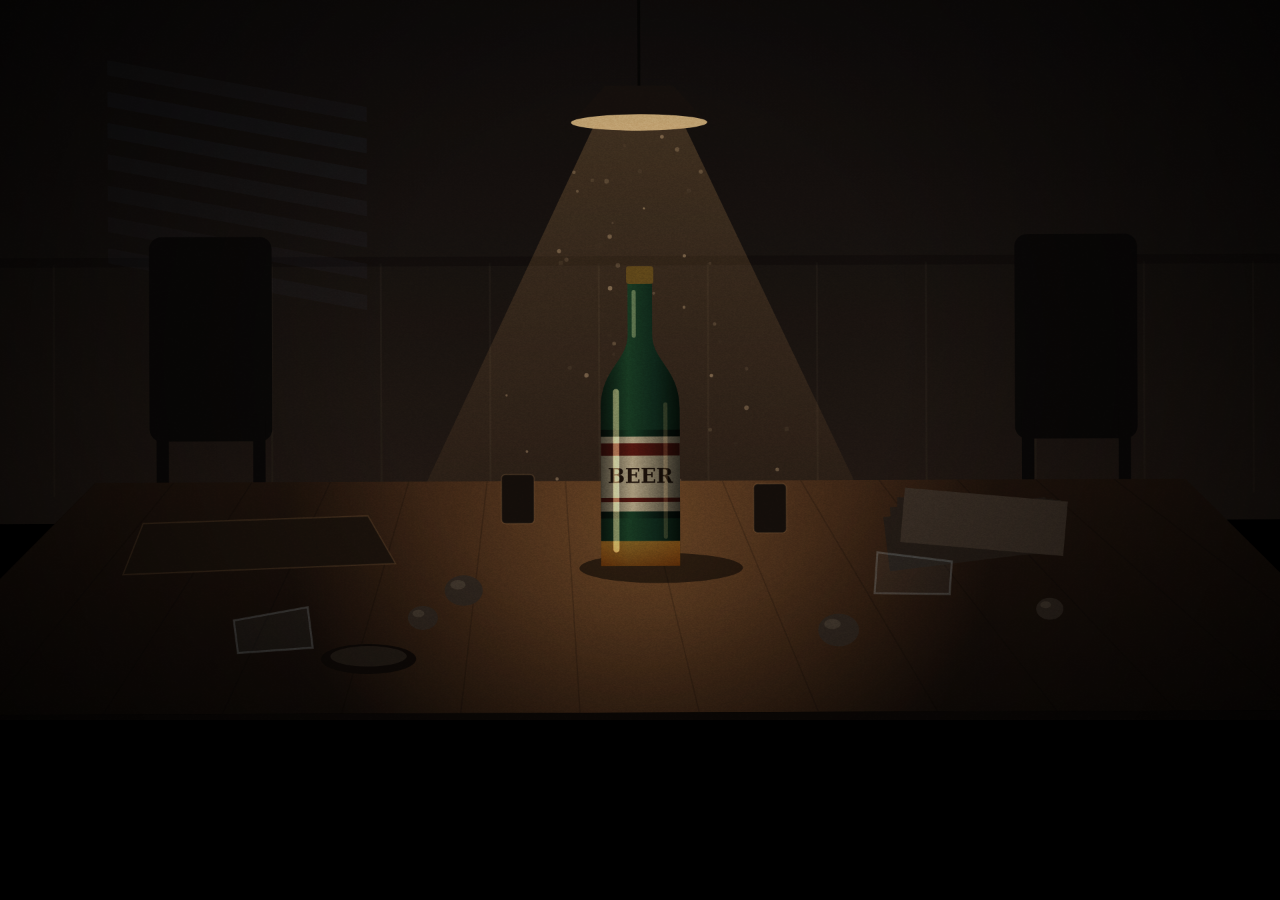
==== commit 1649dd79: "Add karaoke lyric layer and render lyric video Words light up on syllable onsets measured from the t" ====
--- a/film/index.html
+++ b/film/index.html
@@ -163,7 +163,7 @@
   // label
   ctx.fillStyle = '#d9c7a0'; ctx.fillRect(-58, -190, 116, 110);
   ctx.fillStyle = '#6b1d14'; ctx.fillRect(-58, -180, 116, 18); ctx.fillRect(-58, -100, 116, 6);
-  ctx.fillStyle = '#2b1b10'; ctx.font = '700 30px "DejaVu Serif"'; ctx.textAlign = 'center'; ctx.fillText('No.1', 0, -122);
+  ctx.fillStyle = '#2b1b10'; ctx.font = '700 30px "DejaVu Serif"'; ctx.textAlign = 'center'; ctx.fillText('BEER', 0, -122);
   ctx.globalCompositeOperation = 'multiply'; ctx.fillStyle = lin(-58, 0, 58, 0, [[0, 'rgba(0,0,0,.6)'], [.4, 'rgba(0,0,0,0)'], [1, 'rgba(0,0,0,.7)']]); ctx.fillRect(-60, -200, 120, 130);
   ctx.restore();
   // glass highlights from the lamp
@@ -576,10 +576,10 @@
 // SHOT 5 — a bartender slides a long receipt across the counter, a hand waves it off.
 // Receipt unrolls toward the camera.
 // ====================================================================
-const ITEMS = [['BOTTLE, No.1', '420.00'], ['GLASSES (BROKEN) x12', '180.00'], ['MICROPHONES (EATEN) x2', '1,900.00'],
+const ITEMS = [['LAST BEER', '9.00'], ['GLASSES (BROKEN) x12', '180.00'], ['MICROPHONES (EATEN) x2', '1,900.00'],
   ['TABLE (UNDER, 3 GUESTS)', '75.00'], ['SOUNDPROOFING', '640.00'], ['CALCULATOR BATTERIES', '9.99'],
   ['GOLD RECORD POLISH', '55.00'], ['NOISE COMPLAINT', '300.00'], ['ANOTHER ROUND', '88.00'], ['ANOTHER ROUND', '88.00'],
-  ['ANOTHER ROUND', '88.00'], ['TAB INTEREST', '1,212.00'], ['TOTAL', '$5,055.99']];
+  ['ANOTHER ROUND', '88.00'], ['TAB INTEREST', '1,212.00'], ['TOTAL', '$4,644.99']];
 function shot5(t) {
   const lt = t - CUTS.s5, D = CUTS.end - CUTS.s5;
   ctx.save();
@@ -666,6 +666,64 @@
   if (out > 0) { ctx.fillStyle = `rgba(0,0,0,${easeIn(out)})`; ctx.fillRect(0, 0, W, H); }
 }
 
+
+// ====================================================================
+// LYRICS — karaoke-style. Word times are syllable onsets measured from the vocal band.
+// [word, time, emphasis]
+// ====================================================================
+const LYRICS = [
+  { from: 2.15, to: CUTS.s2, accent: '#ffb347', glow: 'rgba(255,170,70,.8)', words: [
+    ["There's", 2.40], ['only', 2.71], ['one', 3.05], ['beer', 3.24, 1], ['left', 3.49]] },
+  { from: CUTS.s2, to: CUTS.s3, accent: '#ffe14a', glow: 'rgba(255,60,160,.9)', shake: true, words: [
+    ['Rappers', 5.02], ['screaming', 5.34, 1], ['all', 5.65], ['in', 5.85], ['our', 5.96], ['ears', 6.05, 1], ['like', 6.26], ["we're", 6.44], ['deaf', 6.55, 1]] },
+  { from: CUTS.s3, to: CUTS.s4a, accent: '#f5c84a', glow: 'rgba(255,215,90,.8)', words: [
+    ['Tempt', 7.94], ['me,', 8.06], ['do', 8.17], ['a', 8.26], ['number', 8.36, 1], ['on', 8.60], ['the', 8.71], ['label', 8.82, 1]] },
+  { from: CUTS.s4a, to: CUTS.s4b, accent: '#ff7a45', glow: 'rgba(255,80,40,.9)', words: [
+    ['Eat', 9.50, 1], ['up', 9.85], ['all', 10.14], ['they', 10.68], ['emcees', 10.80, 1]] },
+  { from: CUTS.s4b, to: CUTS.s5, accent: '#6dffbe', glow: 'rgba(60,255,170,.8)', words: [
+    ['and', 11.17], ['drink', 11.32, 1], ["'em", 11.46], ['under', 11.62], ['the', 11.92], ['table', 12.02, 1]] },
+  { from: CUTS.s5, to: CUTS.end, accent: '#ff4b4b', glow: 'rgba(255,60,60,.8)', words: [
+    ['Like,', 12.79], ['"It\'s', 13.32], ['on', 13.43], ['me,', 13.54], ['put', 13.94], ['it', 14.16], ['on', 14.27], ['my', 14.40], ['tab,', 14.50, 1], ['kid"', 14.70]] },
+];
+function lyrics(t) {
+  const L = LYRICS.find(l => t >= l.from && t < l.to); if (!L) return;
+  const fadeIn = easeOut(prog(t, L.from, L.from + 0.2));
+  const fadeOut = 1 - prog(t, CUTS.end - 0.25, CUTS.end - 0.05);
+  const vis = fadeIn * fadeOut; if (vis <= 0) return;
+  ctx.save(); ctx.setTransform(1, 0, 0, 1, 0, 0);
+  // readability band
+  ctx.fillStyle = lin(0, H - 330, 0, H, [[0, 'rgba(0,0,0,0)'], [.55, `rgba(0,0,0,${.5 * vis})`], [1, `rgba(0,0,0,${.72 * vis})`]]);
+  ctx.fillRect(0, H - 330, W, 330);
+  // layout
+  const base = 96, gap = 26;
+  const fontOf = e => `900 ${Math.round(base * (e ? 1.2 : 1))}px "Inter Display", Inter, sans-serif`;
+  const widths = L.words.map(([w, , e]) => { ctx.font = fontOf(e); return ctx.measureText(w).width; });
+  let total = widths.reduce((a, b) => a + b, 0) + gap * (L.words.length - 1);
+  const fit = Math.min(1, 1720 / total);
+  let shx = 0, shy = 0;
+  if (L.shake) { const bt = onsetsIn(L.from, L.to); const h = kick(t, bt, 16); const a = (lastOnset(t, bt) * 97.3) % 6.28; shx = Math.cos(a) * 10 * h; shy = Math.sin(a) * 8 * h; }
+  ctx.translate(W / 2 + shx, H - 100 + shy); ctx.scale(fit, fit);
+  let x = -total / 2;
+  ctx.textBaseline = 'alphabetic'; ctx.textAlign = 'left'; ctx.lineJoin = 'round';
+  L.words.forEach(([w, wt, e], i) => {
+    const k = prog(t, wt, wt + 0.16), sung = t >= wt;
+    const sc = sung ? lerp(1.4, 1, backOut(k)) : 1;
+    const lift = sung ? (1 - easeOut(k)) * 26 : 0;
+    const cxw = x + widths[i] / 2;
+    ctx.save(); ctx.translate(cxw, -lift); ctx.scale(sc, sc); ctx.rotate(sung && e ? -0.04 * (1 - k) : 0);
+    ctx.font = fontOf(e);
+    ctx.globalAlpha = vis * (sung ? 1 : 0.28);
+    // outline + drop shadow
+    ctx.lineWidth = 14; ctx.strokeStyle = 'rgba(0,0,0,.85)'; ctx.strokeText(w, -widths[i] / 2, 0);
+    if (sung && e) { ctx.shadowColor = L.glow; ctx.shadowBlur = 30 + 30 * (1 - k); }
+    ctx.fillStyle = sung && e ? L.accent : '#fff';
+    ctx.fillText(w, -widths[i] / 2, 0);
+    ctx.restore();
+    x += widths[i] + gap;
+  });
+  ctx.restore();
+}
+
 // ---------- root timeline ----------
 function renderAt(t) {
   ctx.setTransform(1, 0, 0, 1, 0, 0); ctx.globalAlpha = 1; ctx.globalCompositeOperation = 'source-over';
@@ -676,6 +734,7 @@
   else if (t < CUTS.s4b) { shot4a(t); post(t, .5, .07); }
   else if (t < CUTS.s5) { shot4b(t); post(t, .65, .08); flash(t, CUTS.s4b, .06, '120,255,190', .3); }
   else { shot5(t); post(t, .55, .07); }
+  lyrics(t);
 }
 window.renderAt = renderAt;
 window.DURATION = CUTS.end;
